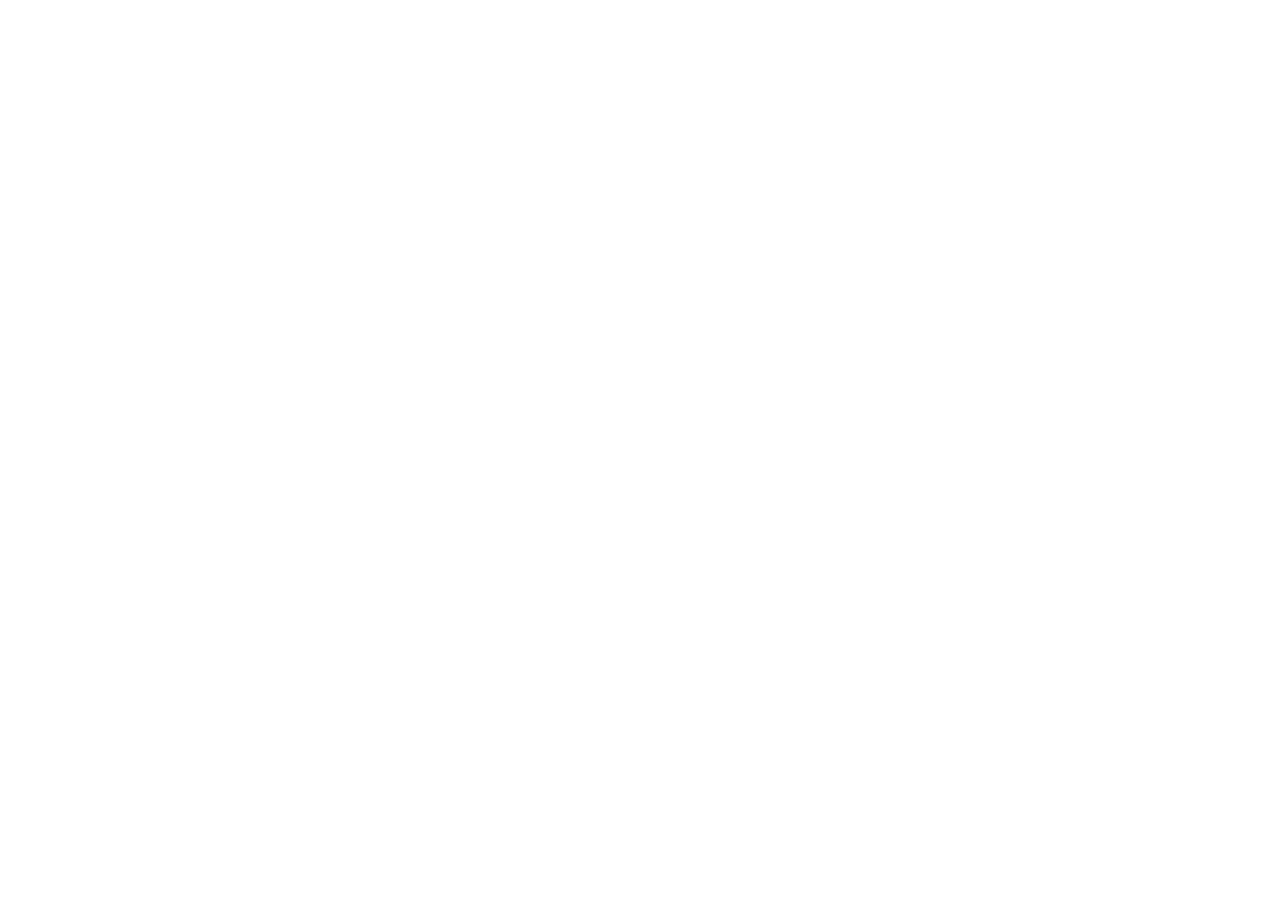
==== index.html @ a011dc9d "first commit" ====
<!DOCTYPE html>
<html lang="en">

<head>
    <meta charset="UTF-8">
    <meta http-equiv="X-UA-Compatible" content="IE=edge">
    <meta name="viewport" content="width=device-width, initial-scale=1.0">
    <link rel="stylesheet" href="CSS/Style.css">
    <title>Discord</title>
</head>

<body>

</body>

</html>
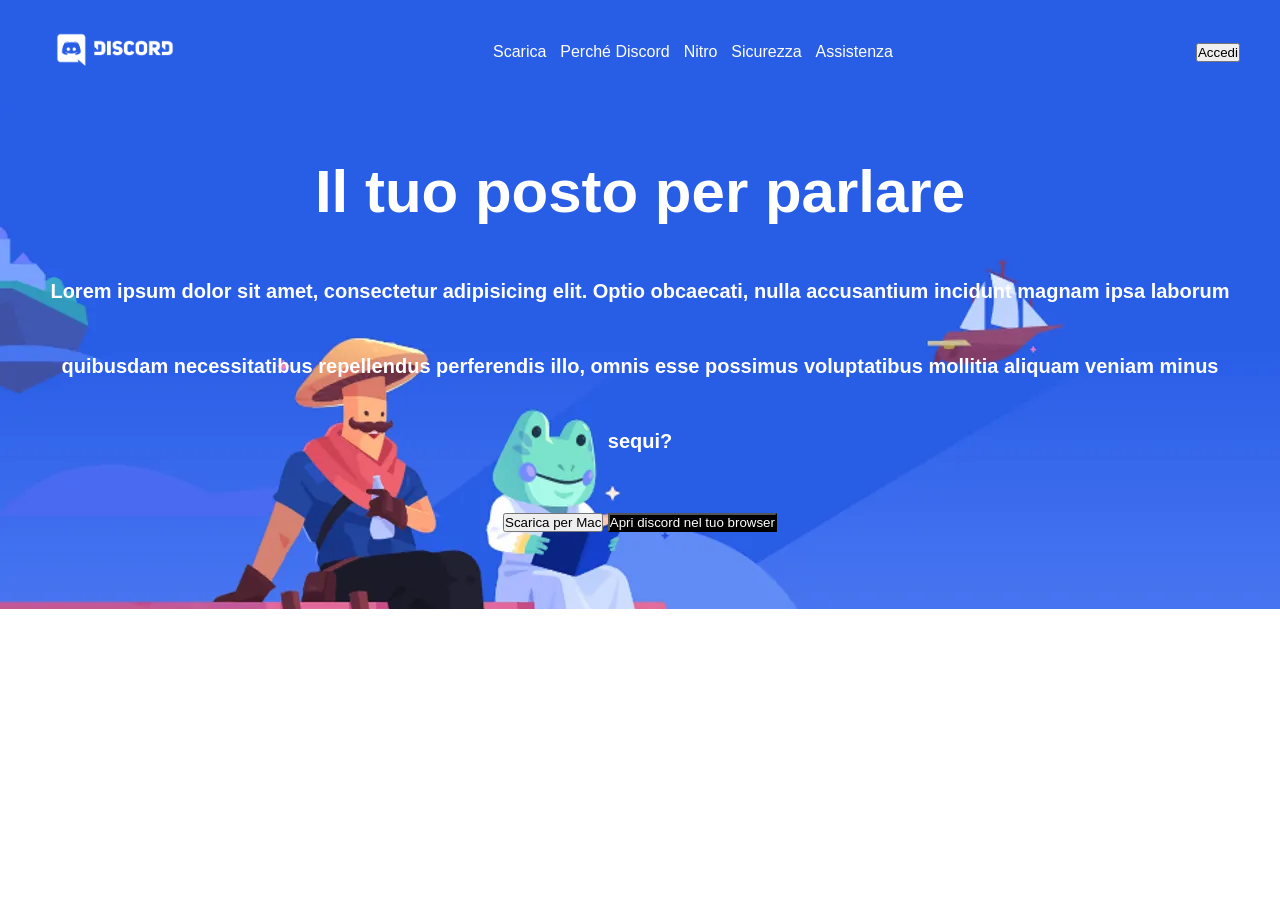
==== commit 099f77e7: "added header" ====
--- a/index.html
+++ b/index.html
@@ -10,6 +10,43 @@
 </head>
 
 <body>
+    <header>
+        <div class="container flex-box">
+            <div class="logo-discord">
+                <img src="img/discord-logo.png" alt="">
+            </div>
+            <nav>
+                <ul class="flex-box">
+                    <li>
+                        <a href="">Scarica</a>
+                    </li>
+                    <li>
+                        <a href="">Perché Discord</a>
+                    </li>
+                    <li>
+                        <a href="">Nitro</a>
+                    </li>
+                    <li>
+                        <a href="">Sicurezza</a>
+                    </li>
+                    <li>
+                        <a href="">Assistenza</a>
+                    </li>
+                </ul>
+            </nav>
+            <button>Accedi</button>
+        </div>
+    </header>
+    <section class="first-sec">
+        <div class="container first-cont">
+            <h2>Il tuo posto per parlare</h2>
+            <p>Lorem ipsum dolor sit amet, consectetur adipisicing elit. Optio obcaecati, nulla accusantium incidunt
+                magnam ipsa laborum quibusdam necessitatibus repellendus perferendis illo, omnis esse possimus
+                voluptatibus mollitia aliquam veniam minus sequi?</p>
+            <button>Scarica per Mac</button>
+            <button class="black-button">Apri discord nel tuo browser</button>
+        </div>
+    </section>
 
 </body>
 
--- a/CSS/Style.css
+++ b/CSS/Style.css
@@ -0,0 +1,78 @@
+/* Generics */
+* {
+    margin: 0;
+    padding: 0;
+}
+
+body {
+    font-family: Arial, Helvetica, sans-serif;
+}
+
+.container {
+    max-width: 1200px;
+    margin: 0 auto;
+}
+
+/* Utilities */
+
+.flex-box {
+    display: flex;
+    justify-content: space-between;
+    align-items: center;
+}
+
+
+.black-button {
+    background-color: black;
+    color: white
+}
+
+ul {
+    list-style-type: none;
+}
+
+h2 {
+    font-size: 60px;
+}
+
+p {
+    font-weight: bold;
+    font-size: 20px;
+    margin: 5px auto;
+}
+
+.logo-discord img {
+    height: 100px;
+}
+
+/* Contenuto */
+
+header {
+    background-color: #285de6;
+    color: white;
+}
+
+nav {
+    width: calc(100% /3);
+}
+
+a {
+    text-decoration: none;
+    color: white;
+}
+
+.first-sec {
+    line-height: 75px;
+    text-align: center;
+    color: white;
+    min-height: 500px;
+    background-image: url('../img/backg-discord.png');
+}
+
+.first-cont {
+    padding: 50px 0;
+}
+
+.first-cont h2 {
+    margin-bottom: 25px;
+}
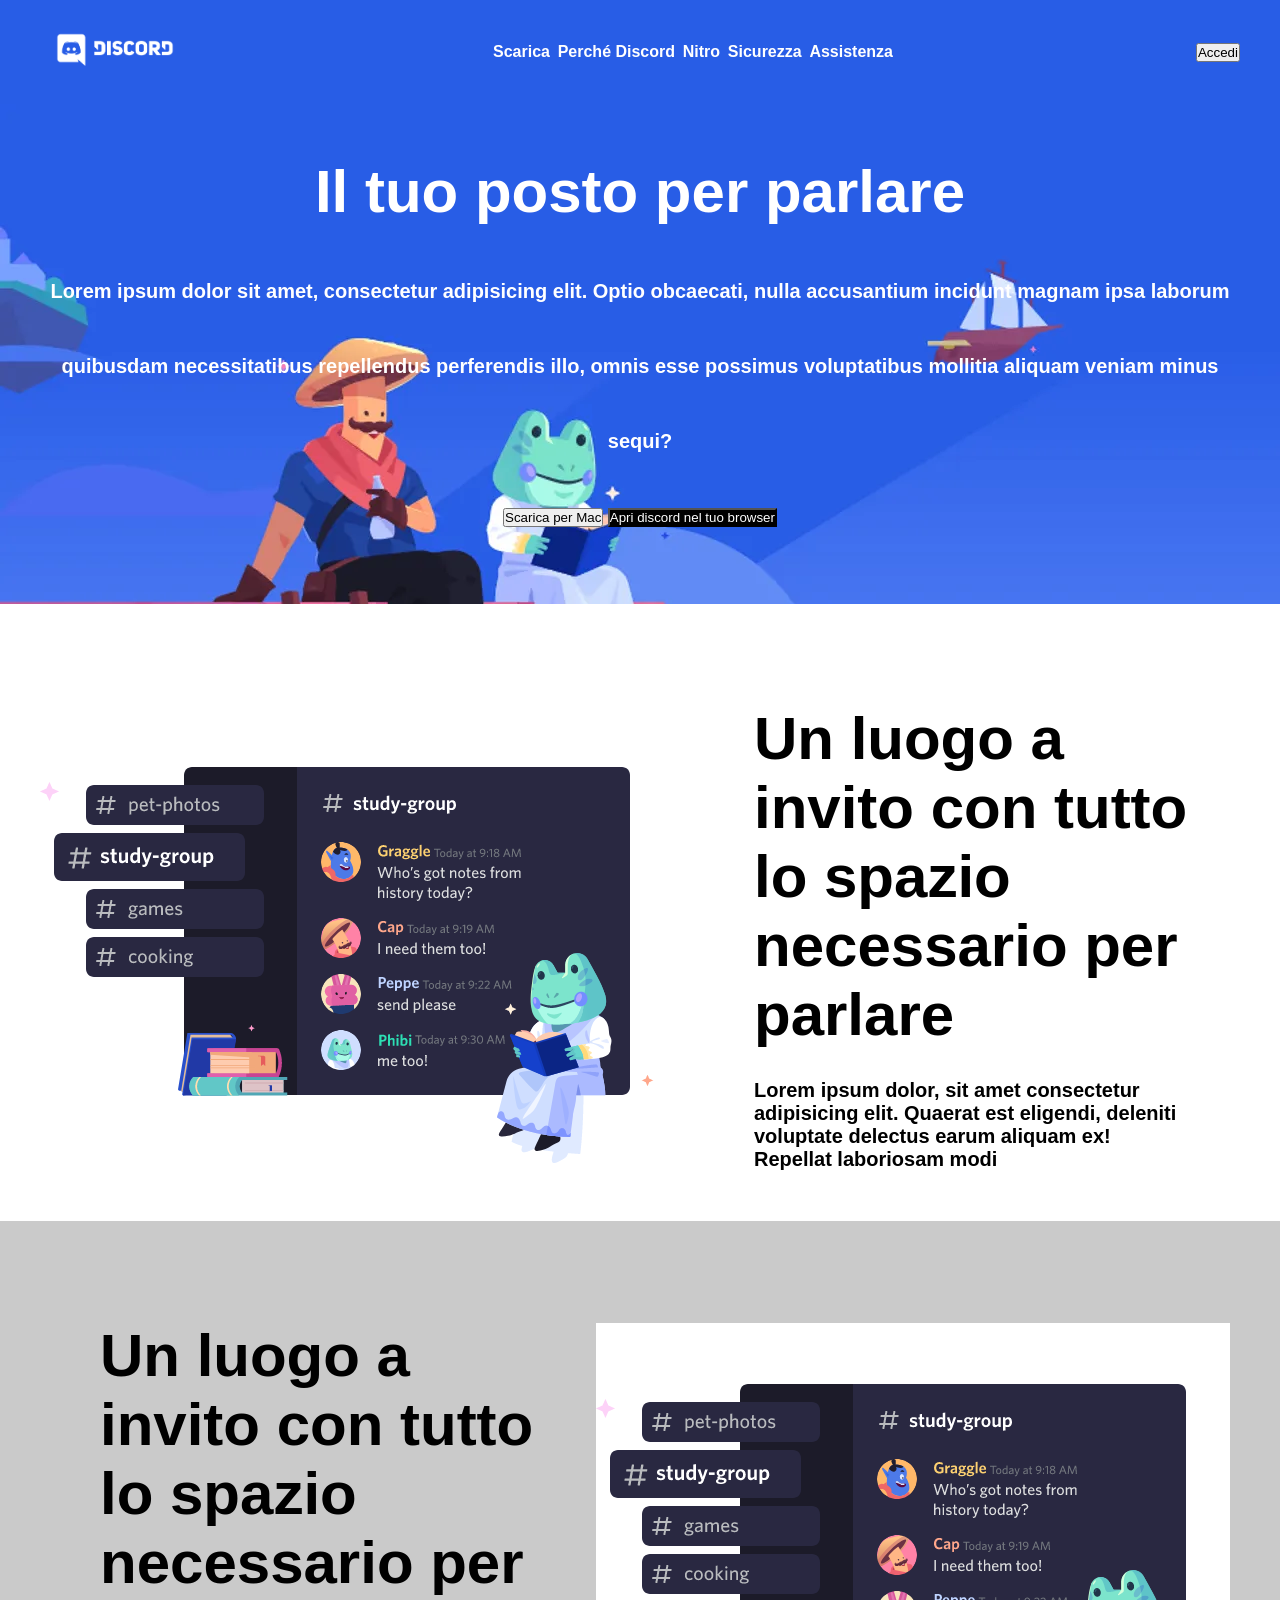
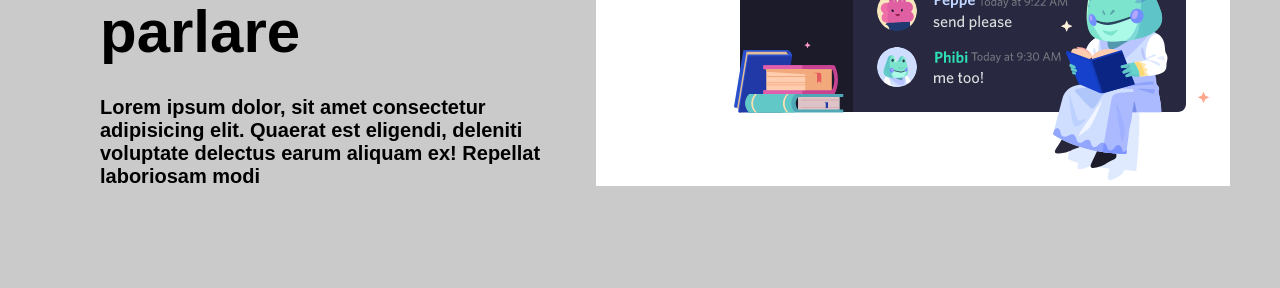
==== commit da21f596: "added first section" ====
--- a/index.html
+++ b/index.html
@@ -37,8 +37,8 @@
             <button>Accedi</button>
         </div>
     </header>
-    <section class="first-sec">
-        <div class="container first-cont">
+    <section class="header-sec">
+        <div class="container header-cont">
             <h2>Il tuo posto per parlare</h2>
             <p>Lorem ipsum dolor sit amet, consectetur adipisicing elit. Optio obcaecati, nulla accusantium incidunt
                 magnam ipsa laborum quibusdam necessitatibus repellendus perferendis illo, omnis esse possimus
@@ -47,7 +47,34 @@
             <button class="black-button">Apri discord nel tuo browser</button>
         </div>
     </section>
-
+    <main>
+        <section class="first-section">
+            <div class="container flex-box-rx">
+                <img src="img/unknown.png" alt="">
+                <div class="column">
+                    <h2>
+                        Un luogo a invito con tutto lo spazio necessario per parlare
+                    </h2>
+                    <p>Lorem ipsum dolor, sit amet consectetur adipisicing elit. Quaerat est eligendi, deleniti
+                        voluptate
+                        delectus earum aliquam ex! Repellat laboriosam modi</p>
+                </div>
+            </div>
+        </section>
+        <section class="second-section">
+            <div class="container flex-box-sx">
+                <img src="img/unknown.png" alt="">
+                <div class="column">
+                    <h2>
+                        Un luogo a invito con tutto lo spazio necessario per parlare
+                    </h2>
+                    <p>Lorem ipsum dolor, sit amet consectetur adipisicing elit. Quaerat est eligendi, deleniti
+                        voluptate
+                        delectus earum aliquam ex! Repellat laboriosam modi</p>
+                </div>
+            </div>
+        </section>
+    </main>
 </body>
 
 </html>
--- a/CSS/Style.css
+++ b/CSS/Style.css
@@ -5,6 +5,7 @@
 }
 
 body {
+    font-weight: bold;
     font-family: Arial, Helvetica, sans-serif;
 }
 
@@ -21,6 +22,17 @@
     align-items: center;
 }
 
+.flex-box-rx {
+    display: flex;
+    align-items: center;
+    flex-shrink: 0;
+}
+
+.flex-box-sx {
+    display: flex;
+    align-items: center;
+    flex-direction: row-reverse;
+}
 
 .black-button {
     background-color: black;
@@ -33,12 +45,11 @@
 
 h2 {
     font-size: 60px;
+    margin-bottom: 30px;
 }
 
 p {
-    font-weight: bold;
     font-size: 20px;
-    margin: 5px auto;
 }
 
 .logo-discord img {
@@ -61,7 +72,8 @@
     color: white;
 }
 
-.first-sec {
+/*sezione header*/
+.header-sec {
     line-height: 75px;
     text-align: center;
     color: white;
@@ -69,10 +81,34 @@
     background-image: url('../img/backg-discord.png');
 }
 
-.first-cont {
+.header-cont {
     padding: 50px 0;
 }
 
-.first-cont h2 {
+.header-cont h2 {
     margin-bottom: 25px;
+}
+
+/* prima sezione */
+
+.first-section {
+    border-bottom: 2px;
+    text-align: left;
+    margin-top: 50px;
+}
+
+.flex-box-rx img {
+    margin-right: 30px;
+}
+
+.column {
+    padding: 50px;
+    width: calc(100% / 2);
+}
+
+/* seconda sezione */
+
+.second-section {
+    padding: 50px;
+    background-color: rgb(202, 202, 202);
 }
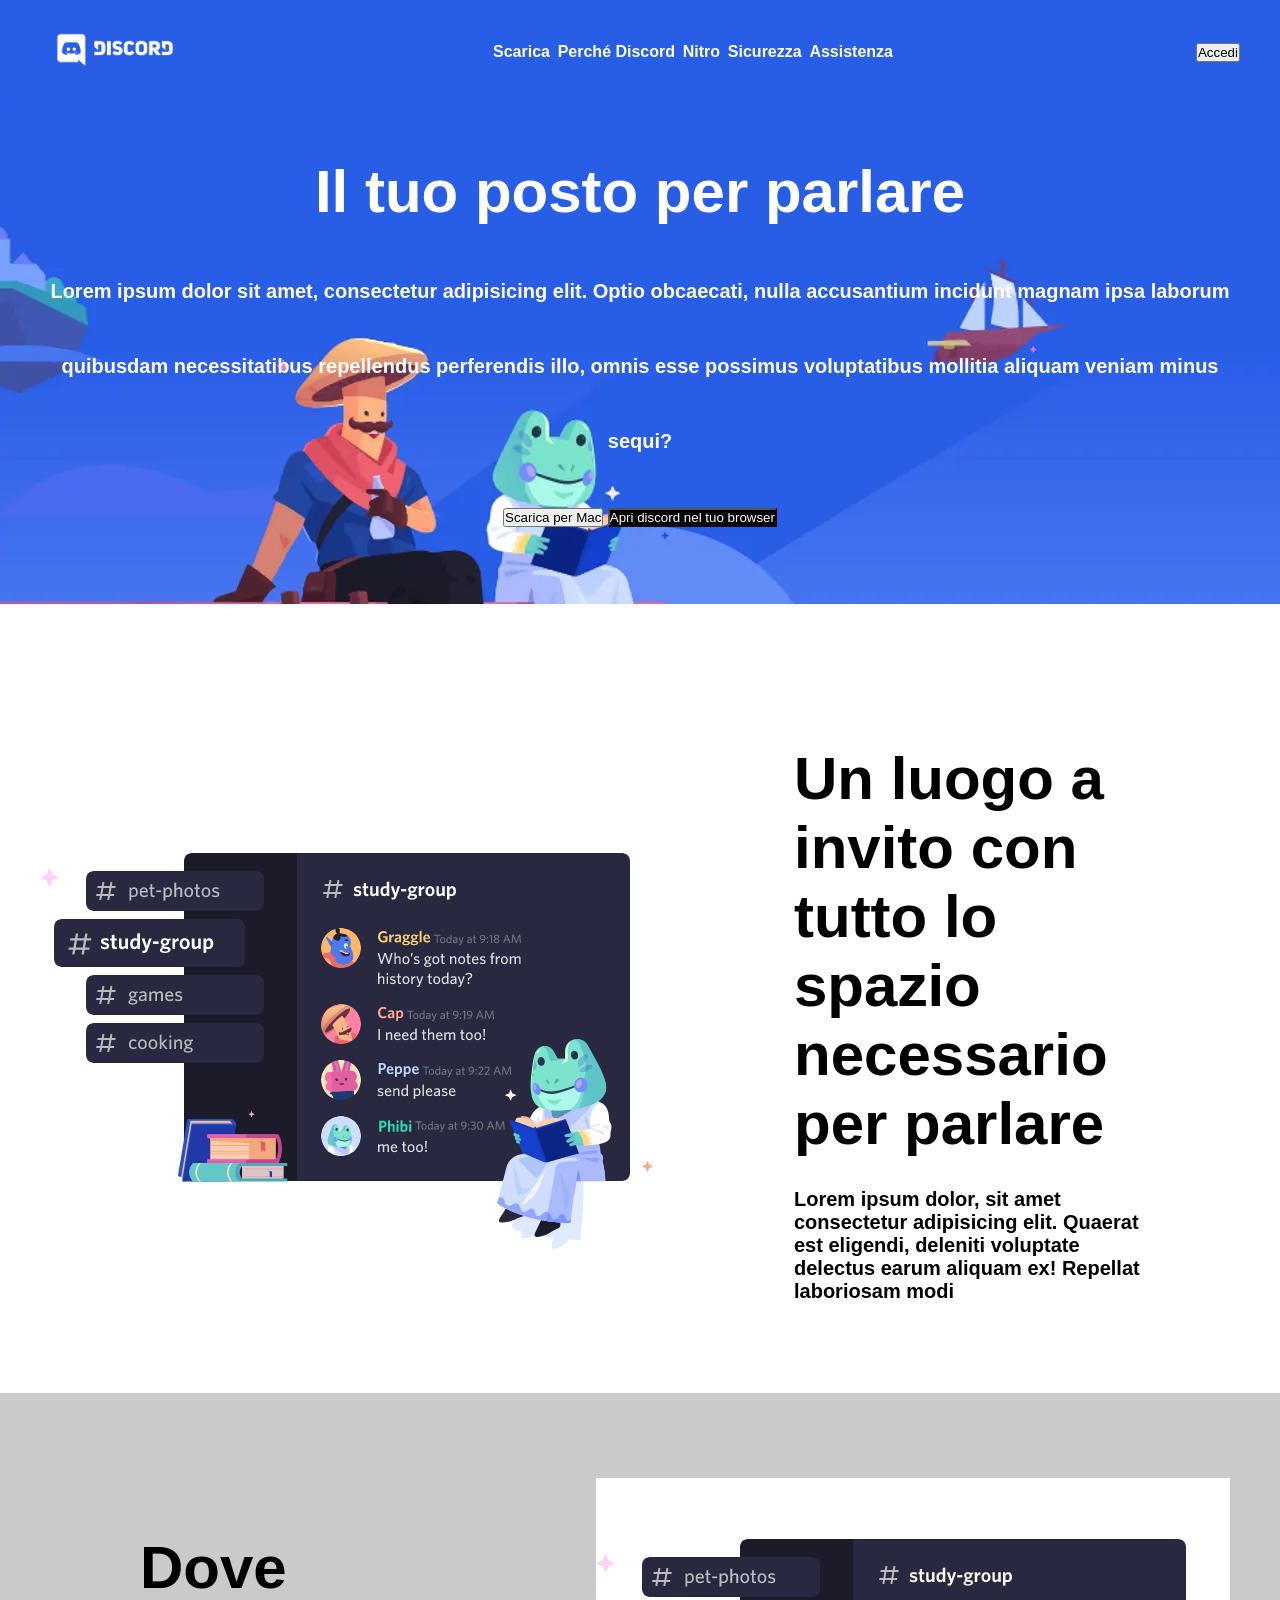
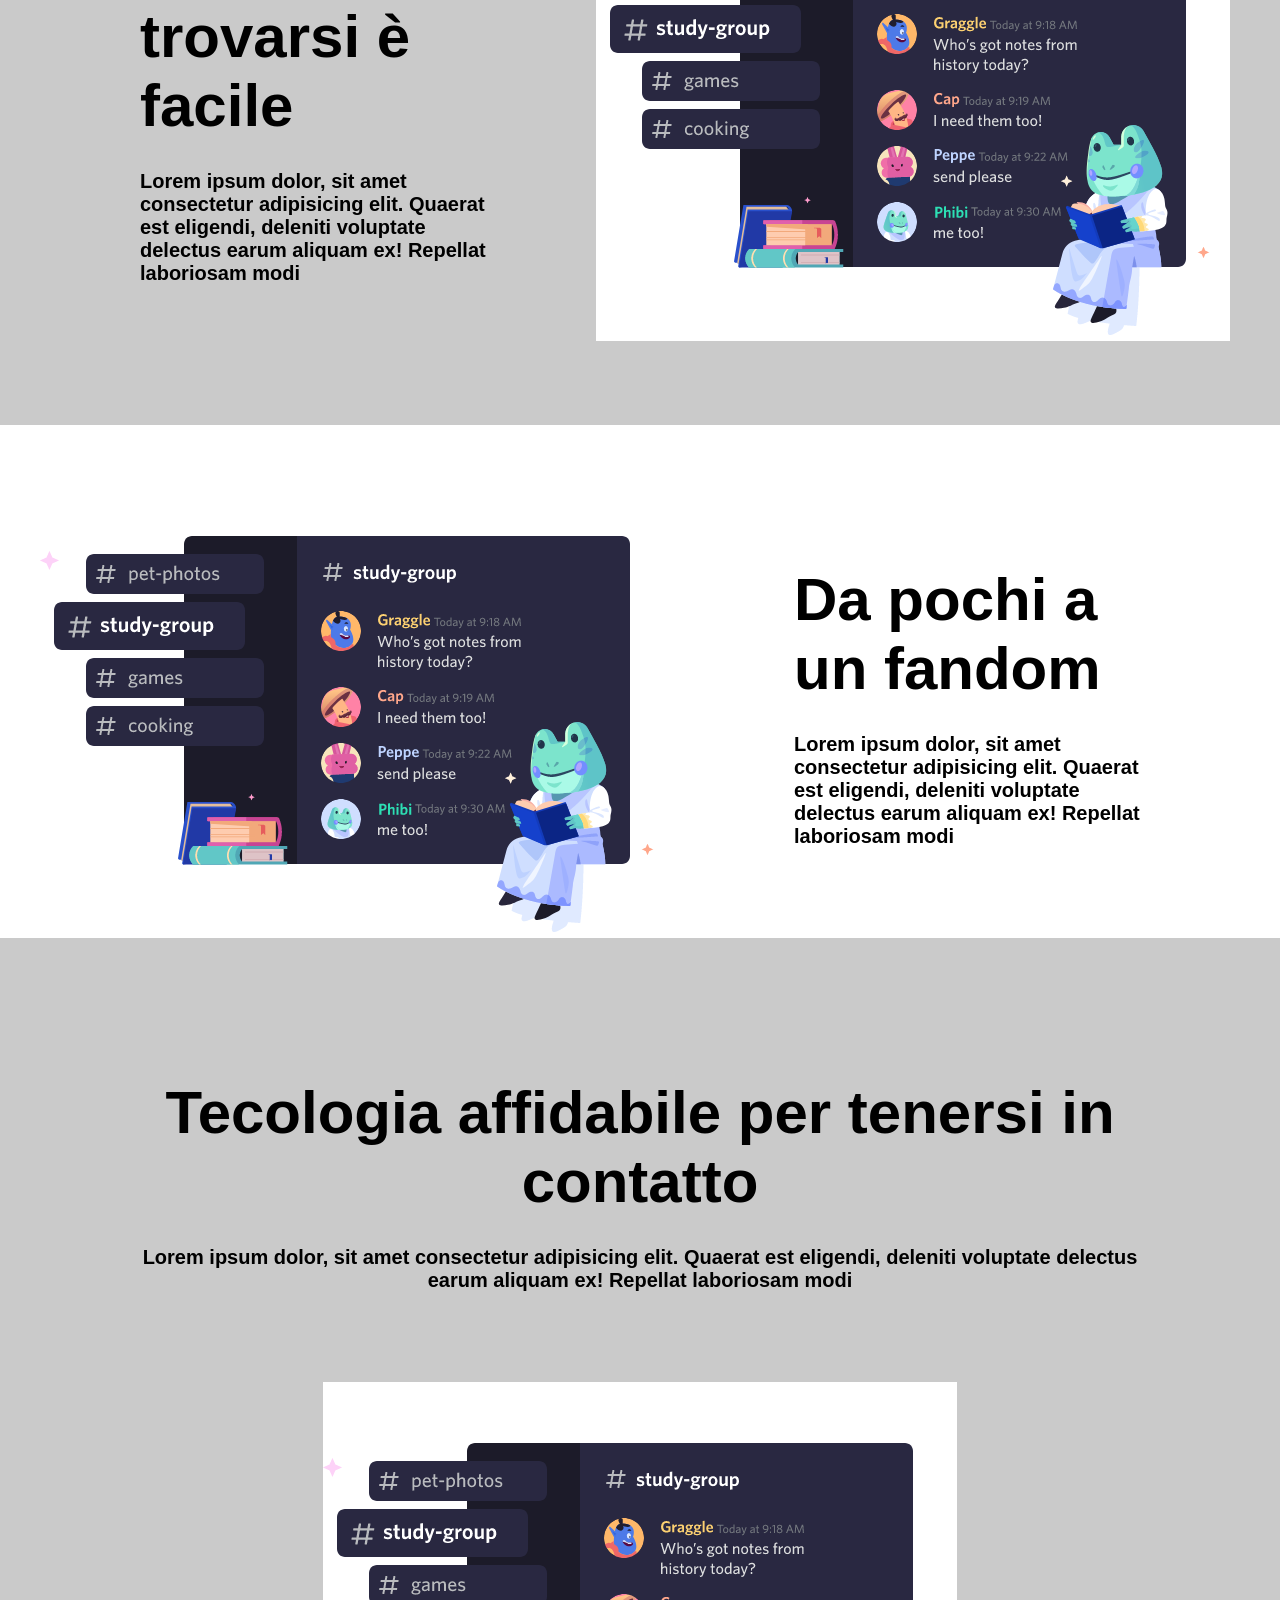
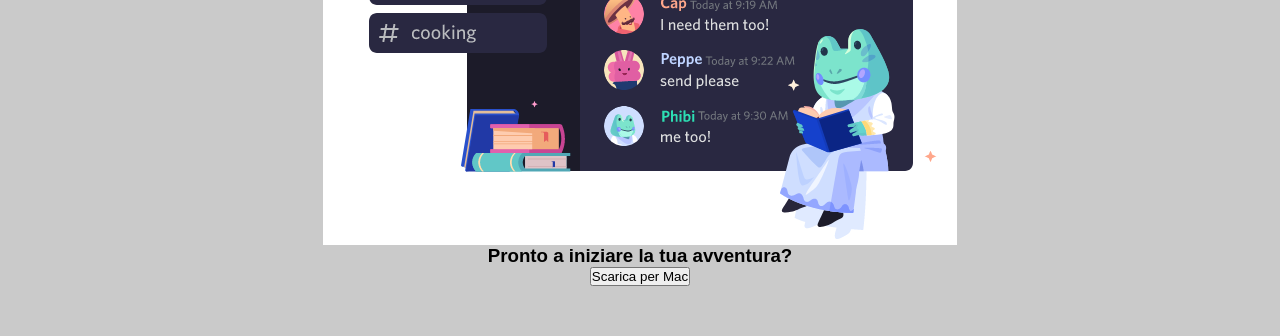
==== commit a36e9d93: "added section p3" ====
--- a/index.html
+++ b/index.html
@@ -66,7 +66,7 @@
                 <img src="img/unknown.png" alt="">
                 <div class="column">
                     <h2>
-                        Un luogo a invito con tutto lo spazio necessario per parlare
+                        Dove trovarsi è facile
                     </h2>
                     <p>Lorem ipsum dolor, sit amet consectetur adipisicing elit. Quaerat est eligendi, deleniti
                         voluptate
@@ -74,6 +74,34 @@
                 </div>
             </div>
         </section>
+        <section class="first-section">
+            <div class="container flex-box-rx">
+                <img src="img/unknown.png" alt="">
+                <div class="column">
+                    <h2>
+                        Da pochi a un fandom
+                    </h2>
+                    <p>Lorem ipsum dolor, sit amet consectetur adipisicing elit. Quaerat est eligendi, deleniti
+                        voluptate
+                        delectus earum aliquam ex! Repellat laboriosam modi</p>
+                </div>
+            </div>
+        </section>
+        <section class="second-section">
+            <div class="container flex-box-dw">
+                <div class="column central-column">
+                    <h2>
+                        Tecologia affidabile per tenersi in contatto
+                    </h2>
+                    <p>Lorem ipsum dolor, sit amet consectetur adipisicing elit. Quaerat est eligendi, deleniti
+                        voluptate
+                        delectus earum aliquam ex! Repellat laboriosam modi</p>
+                </div>
+                <img id="vertical-img" src="img/unknown.png" alt="">
+                <h3>Pronto a iniziare la tua avventura?</h3>
+                <button>Scarica per Mac</button>
+            </div>
+        </section>
     </main>
 </body>
 
--- a/CSS/Style.css
+++ b/CSS/Style.css
@@ -25,13 +25,19 @@
 .flex-box-rx {
     display: flex;
     align-items: center;
-    flex-shrink: 0;
 }
 
 .flex-box-sx {
     display: flex;
     align-items: center;
     flex-direction: row-reverse;
+    justify-content: space-between;
+}
+
+.flex-box-dw {
+    display: flex;
+    flex-direction: column;
+    align-items: center;
 }
 
 .black-button {
@@ -92,6 +98,7 @@
 /* prima sezione */
 
 .first-section {
+    background-color: #fff;
     border-bottom: 2px;
     text-align: left;
     margin-top: 50px;
@@ -102,8 +109,7 @@
 }
 
 .column {
-    padding: 50px;
-    width: calc(100% / 2);
+    margin: 90px;
 }
 
 /* seconda sezione */
@@ -111,4 +117,10 @@
 .second-section {
     padding: 50px;
     background-color: rgb(202, 202, 202);
+}
+
+/* terza sezione */
+
+.central-column {
+    text-align: center;
 }
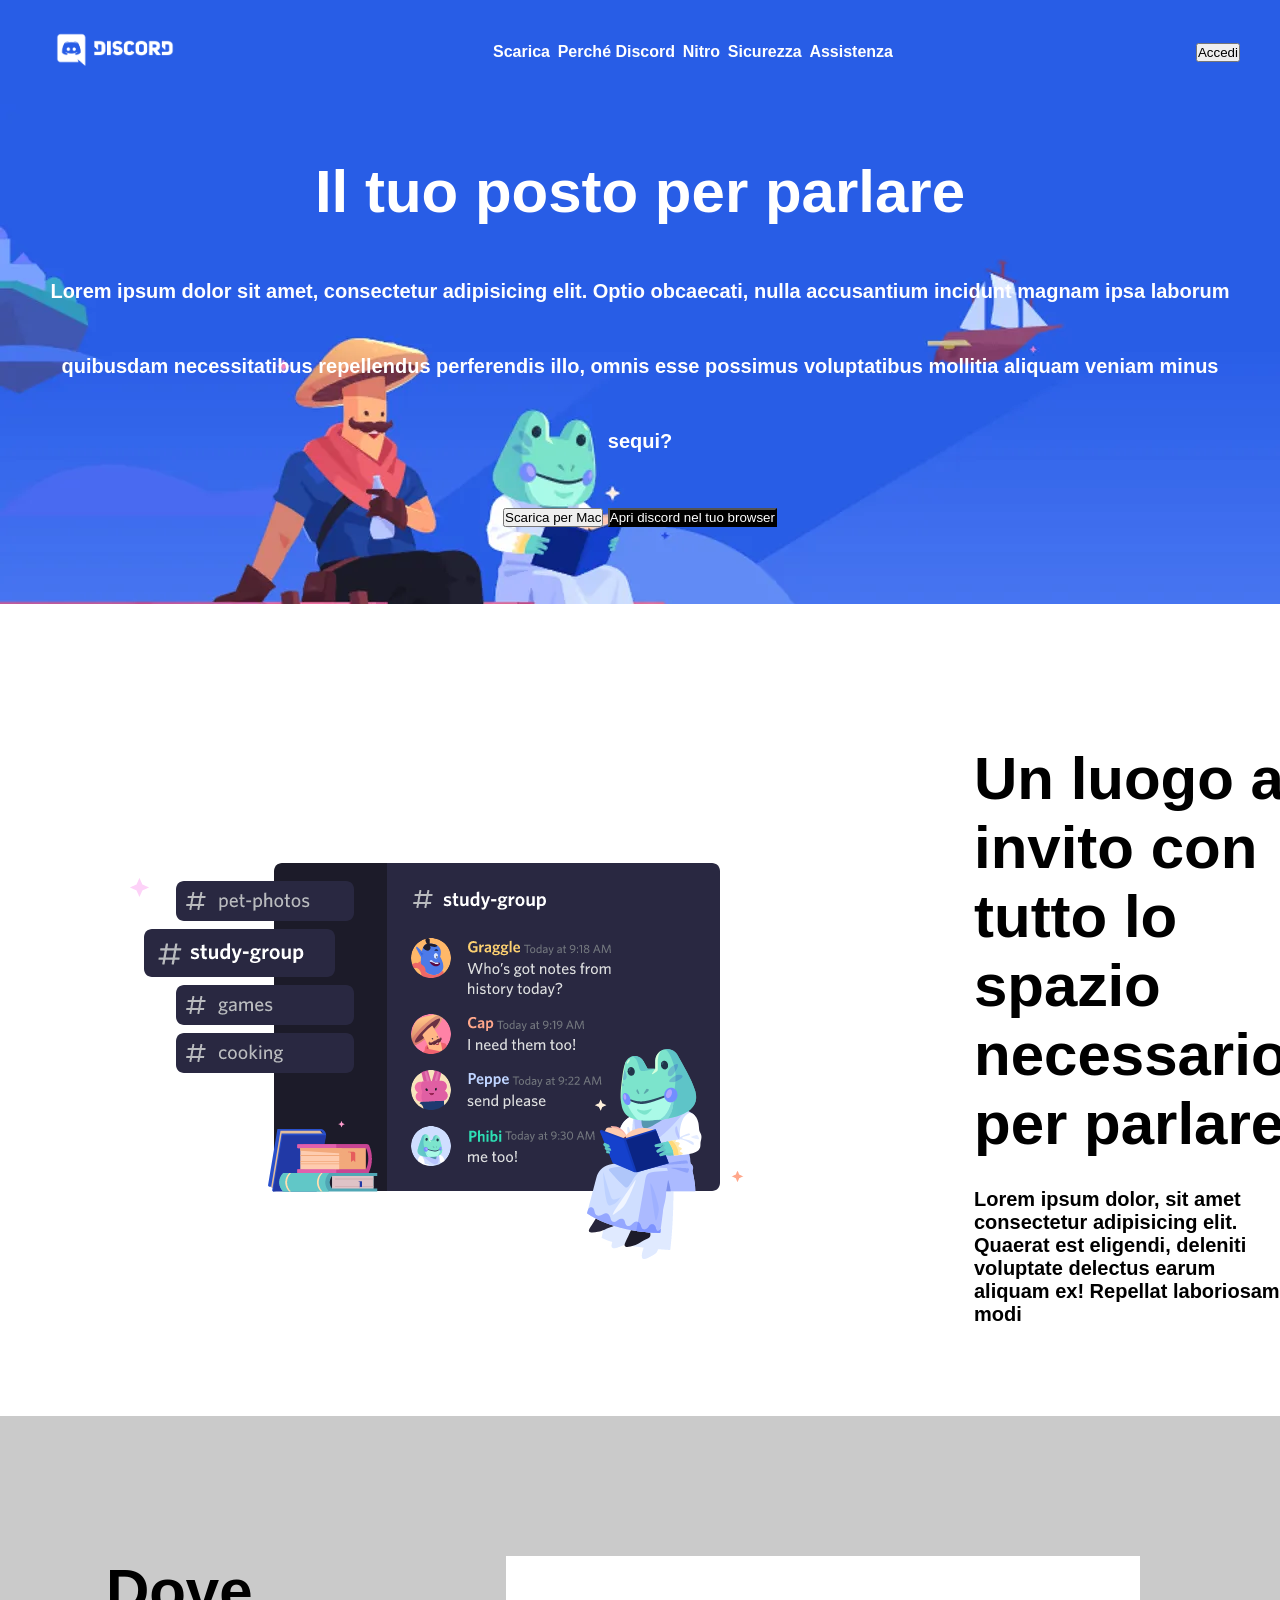
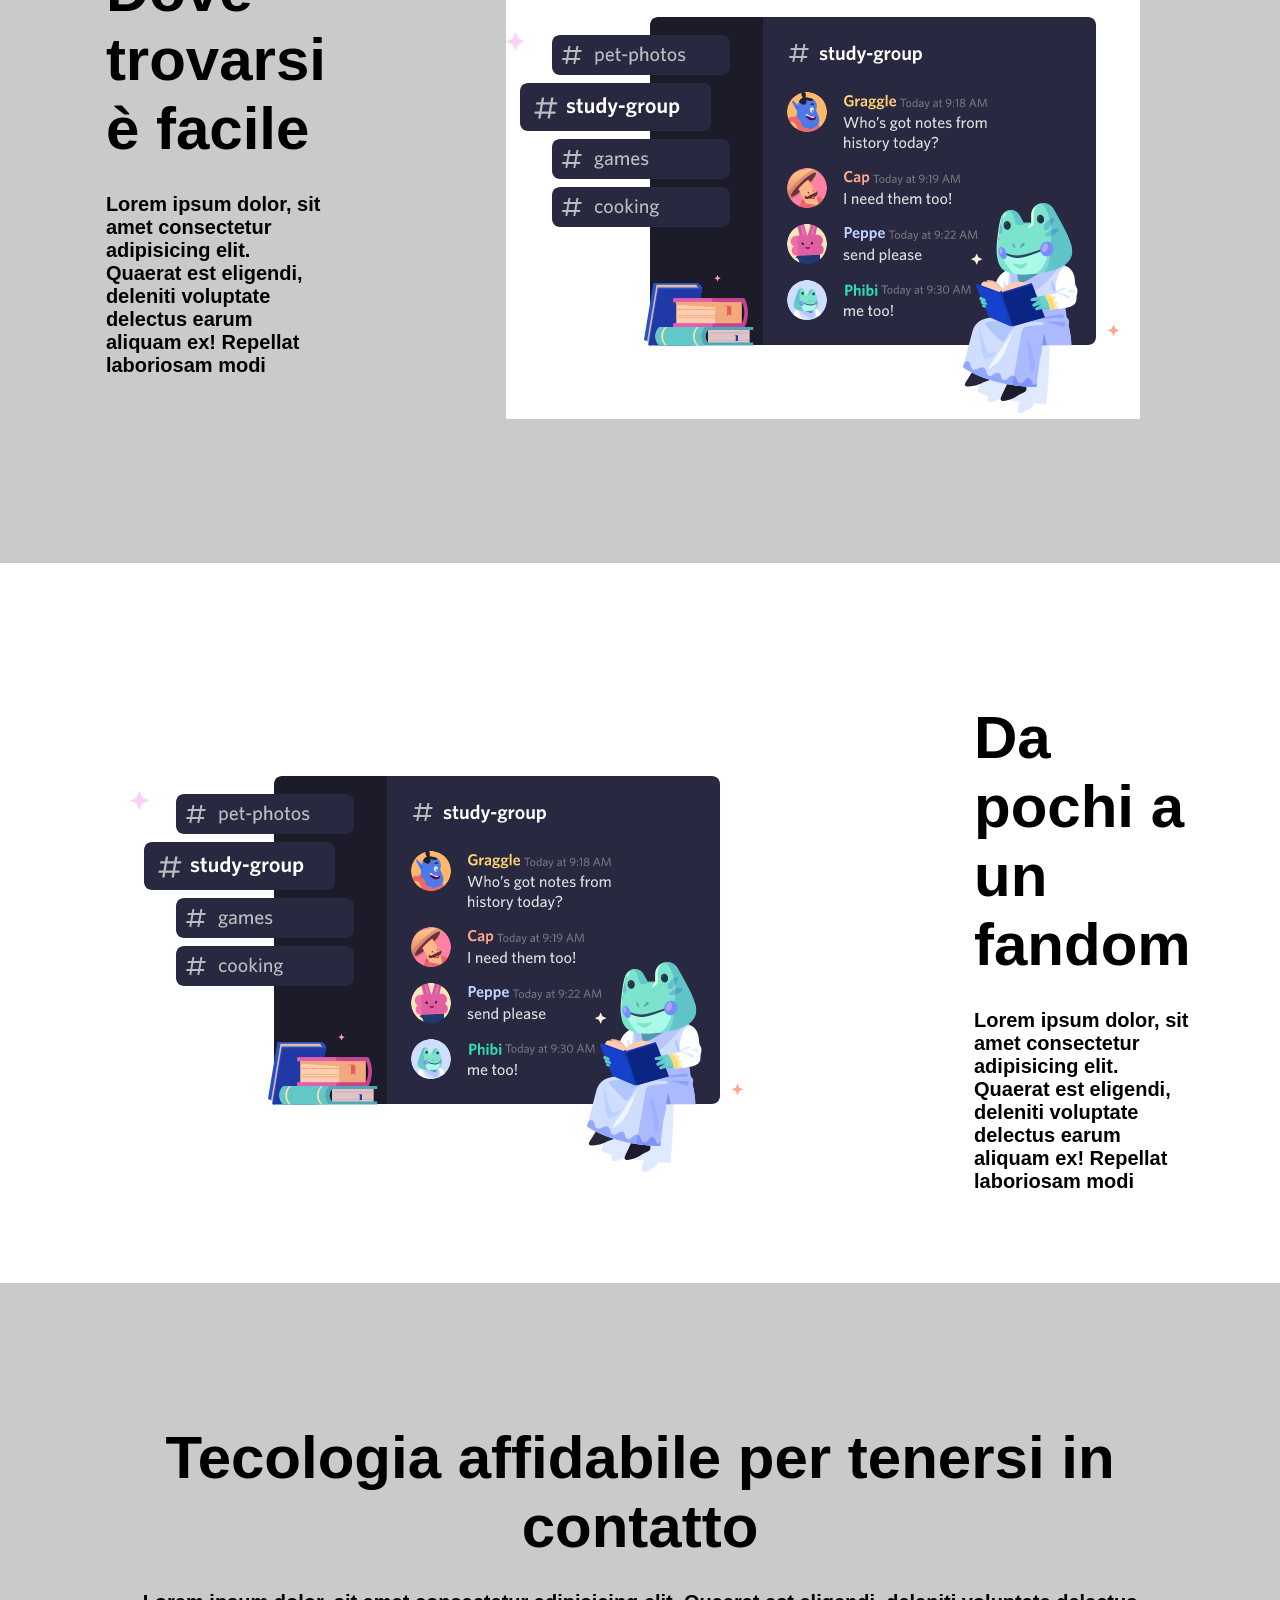
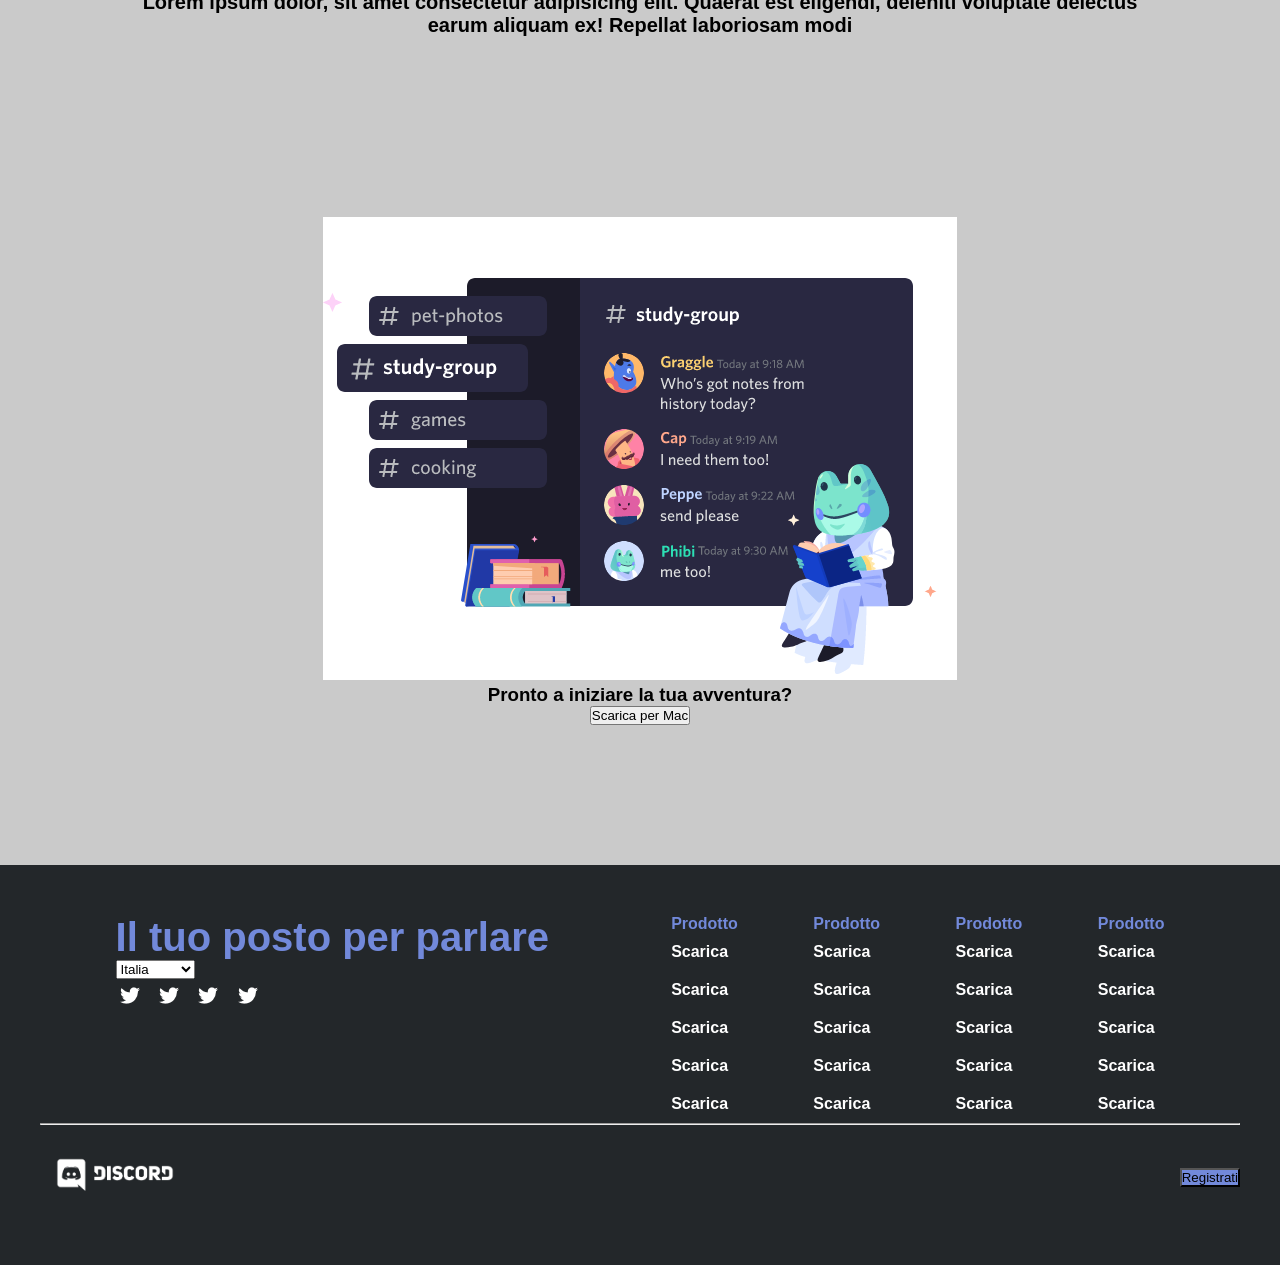
==== commit 4639a860: "Task completet" ====
--- a/index.html
+++ b/index.html
@@ -50,7 +50,9 @@
     <main>
         <section class="first-section">
             <div class="container flex-box-rx">
-                <img src="img/unknown.png" alt="">
+                <div class="column">
+                    <img src="img/unknown.png" alt="">
+                </div>
                 <div class="column">
                     <h2>
                         Un luogo a invito con tutto lo spazio necessario per parlare
@@ -63,7 +65,9 @@
         </section>
         <section class="second-section">
             <div class="container flex-box-sx">
-                <img src="img/unknown.png" alt="">
+                <div class="column">
+                    <img src="img/unknown.png" alt="">
+                </div>
                 <div class="column">
                     <h2>
                         Dove trovarsi è facile
@@ -76,7 +80,9 @@
         </section>
         <section class="first-section">
             <div class="container flex-box-rx">
-                <img src="img/unknown.png" alt="">
+                <div class="column">
+                    <img src="img/unknown.png" alt="">
+                </div>
                 <div class="column">
                     <h2>
                         Da pochi a un fandom
@@ -97,12 +103,76 @@
                         voluptate
                         delectus earum aliquam ex! Repellat laboriosam modi</p>
                 </div>
-                <img id="vertical-img" src="img/unknown.png" alt="">
-                <h3>Pronto a iniziare la tua avventura?</h3>
-                <button>Scarica per Mac</button>
+                <div class="column-vertical">
+                    <img id="vertical-img" src="img/unknown.png" alt="">
+                    <h3>Pronto a iniziare la tua avventura?</h3>
+                    <button>Scarica per Mac</button>
+                </div>
             </div>
         </section>
     </main>
+    <footer>
+        <div class="container">
+            <section class="flexbox-footer">
+                <div class="column-footer starter">
+                    <h3>Il tuo posto per parlare</h3>
+                    <select name="Country" id="Nazione">
+                        <option value="Italia">Italia</option>
+                        <option value="Inglese">Inglese</option>
+                        <option value="Spagnolo">Spagnolo</option>
+                    </select>
+                    <br>
+                    <ul>
+                        <li><img src="img/logo-twit.png" alt=""></li>
+                        <li><img src="img/logo-twit.png" alt=""></li>
+                        <li><img src="img/logo-twit.png" alt=""></li>
+                        <li><img src="img/logo-twit.png" alt=""></li>
+                    </ul>
+                </div>
+                <div class="column-footer">
+                    <h4>Prodotto</h4>
+                    <a href="">Scarica</a>
+                    <a href="">Scarica</a>
+                    <a href="">Scarica</a>
+                    <a href="">Scarica</a>
+                    <a href="">Scarica</a>
+                </div>
+                <div class="column-footer">
+                    <h4>Prodotto</h4>
+                    <a href="">Scarica</a>
+                    <a href="">Scarica</a>
+                    <a href="">Scarica</a>
+                    <a href="">Scarica</a>
+                    <a href="">Scarica</a>
+                </div>
+                <div class="column-footer">
+                    <h4>Prodotto</h4>
+                    <a href="">Scarica</a>
+                    <a href="">Scarica</a>
+                    <a href="">Scarica</a>
+                    <a href="">Scarica</a>
+                    <a href="">Scarica</a>
+                </div>
+                <div class="column-footer">
+                    <h4>Prodotto</h4>
+                    <a href="">Scarica</a>
+                    <a href="">Scarica</a>
+                    <a href="">Scarica</a>
+                    <a href="">Scarica</a>
+                    <a href="">Scarica</a>
+                </div>
+            </section>
+            <hr>
+            <div class="flex-box">
+                <div class="logo-discord">
+                    <img src="img/discord-logo.png" alt="">
+                </div>
+                <div>
+                    <button id="register">Registrati</button>
+                </div>
+            </div>
+        </div>
+    </footer>
 </body>
 
 </html>
--- a/CSS/Style.css
+++ b/CSS/Style.css
@@ -29,7 +29,7 @@
 
 .flex-box-sx {
     display: flex;
-    align-items: center;
+    align-items: top;
     flex-direction: row-reverse;
     justify-content: space-between;
 }
@@ -123,4 +123,50 @@
 
 .central-column {
     text-align: center;
+}
+
+.column-vertical {
+    text-align: center;
+    margin: 90px;
+}
+
+/* footer */
+
+footer {
+    min-height: 400px;
+    background-color: #23272a;
+}
+
+.flexbox-footer {
+    padding-top: 50px;
+    display: flex;
+    align-items: top;
+    justify-content: space-evenly;
+}
+
+.column-footer h3 {
+    font-size: 40px;
+    color: #7289da;
+}
+
+.column-footer ul li {
+    display: inline-block;
+    width: 35px;
+}
+
+h4 {
+    color: #7289da
+}
+
+a {
+    padding: 10px 0;
+    display: block;
+}
+
+.starter {
+    width: calc(100%/5*2);
+}
+
+#register {
+    background-color: #7289da;
 }
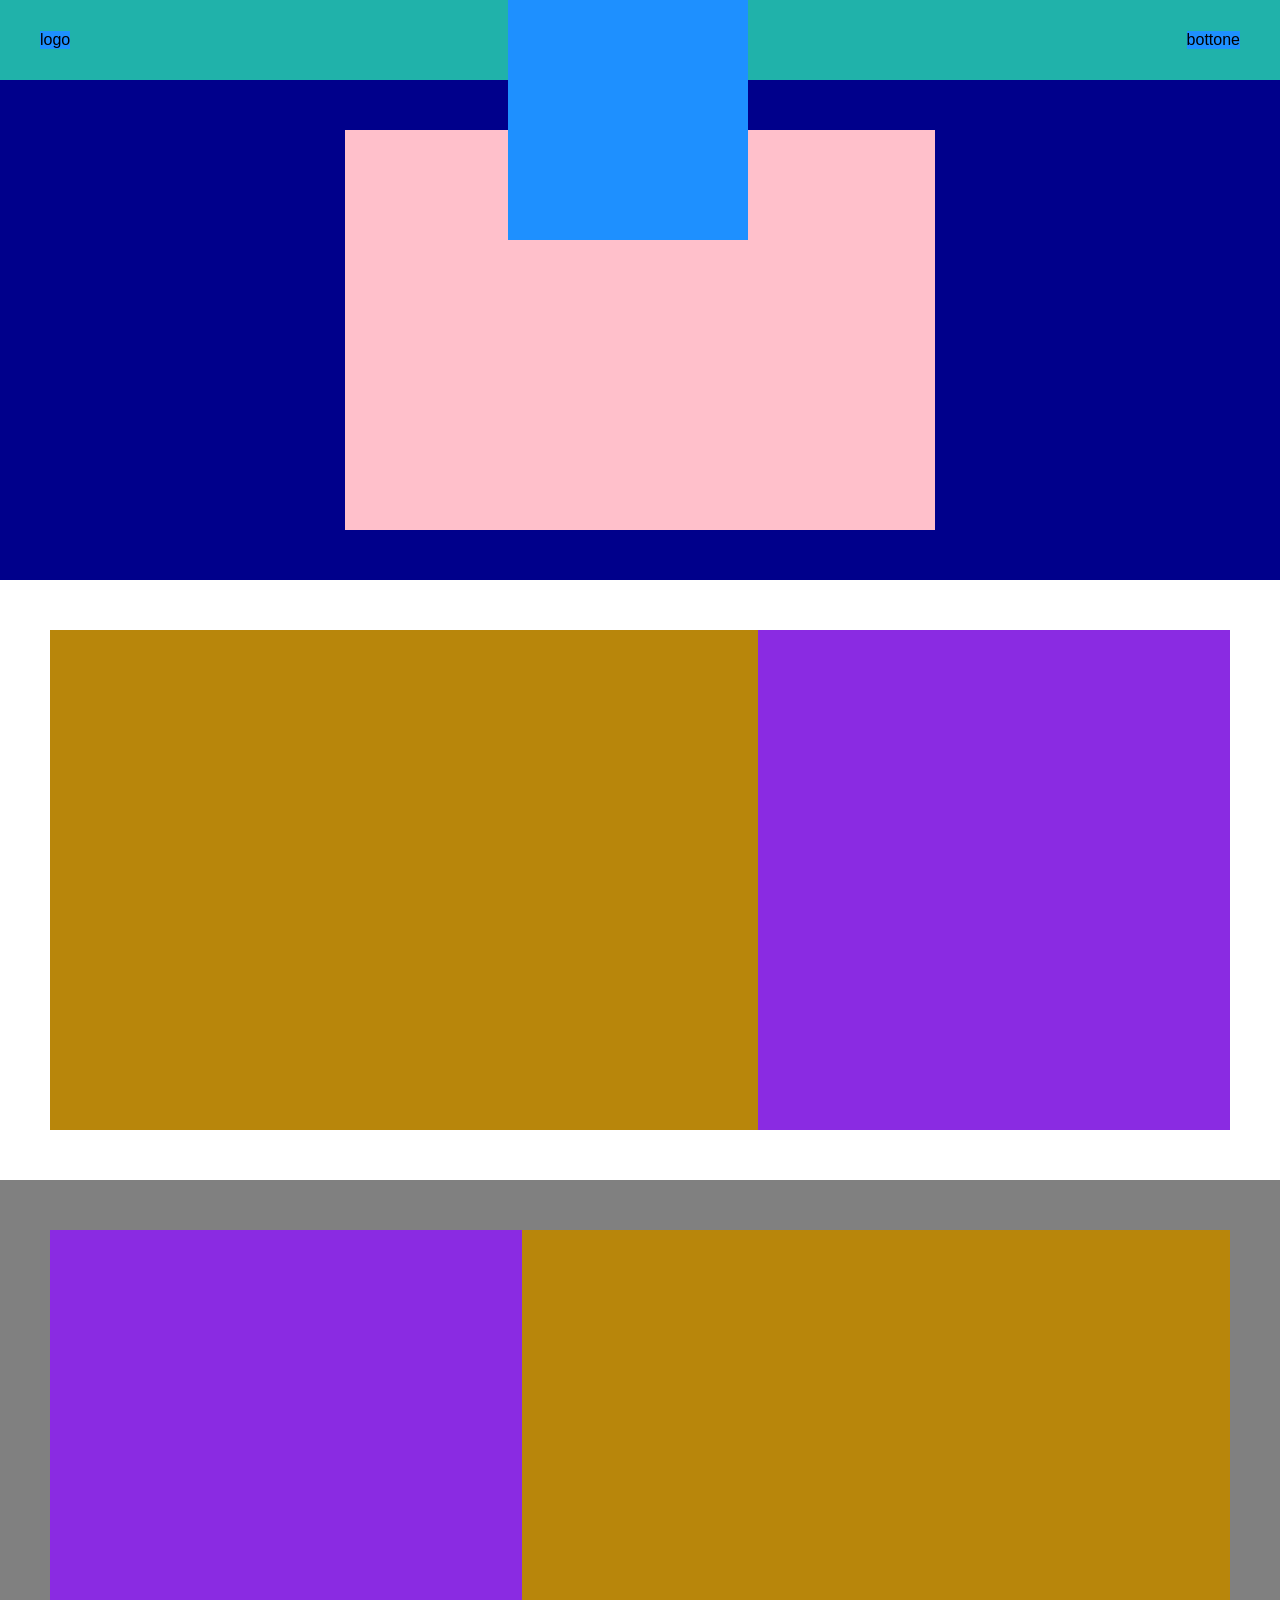
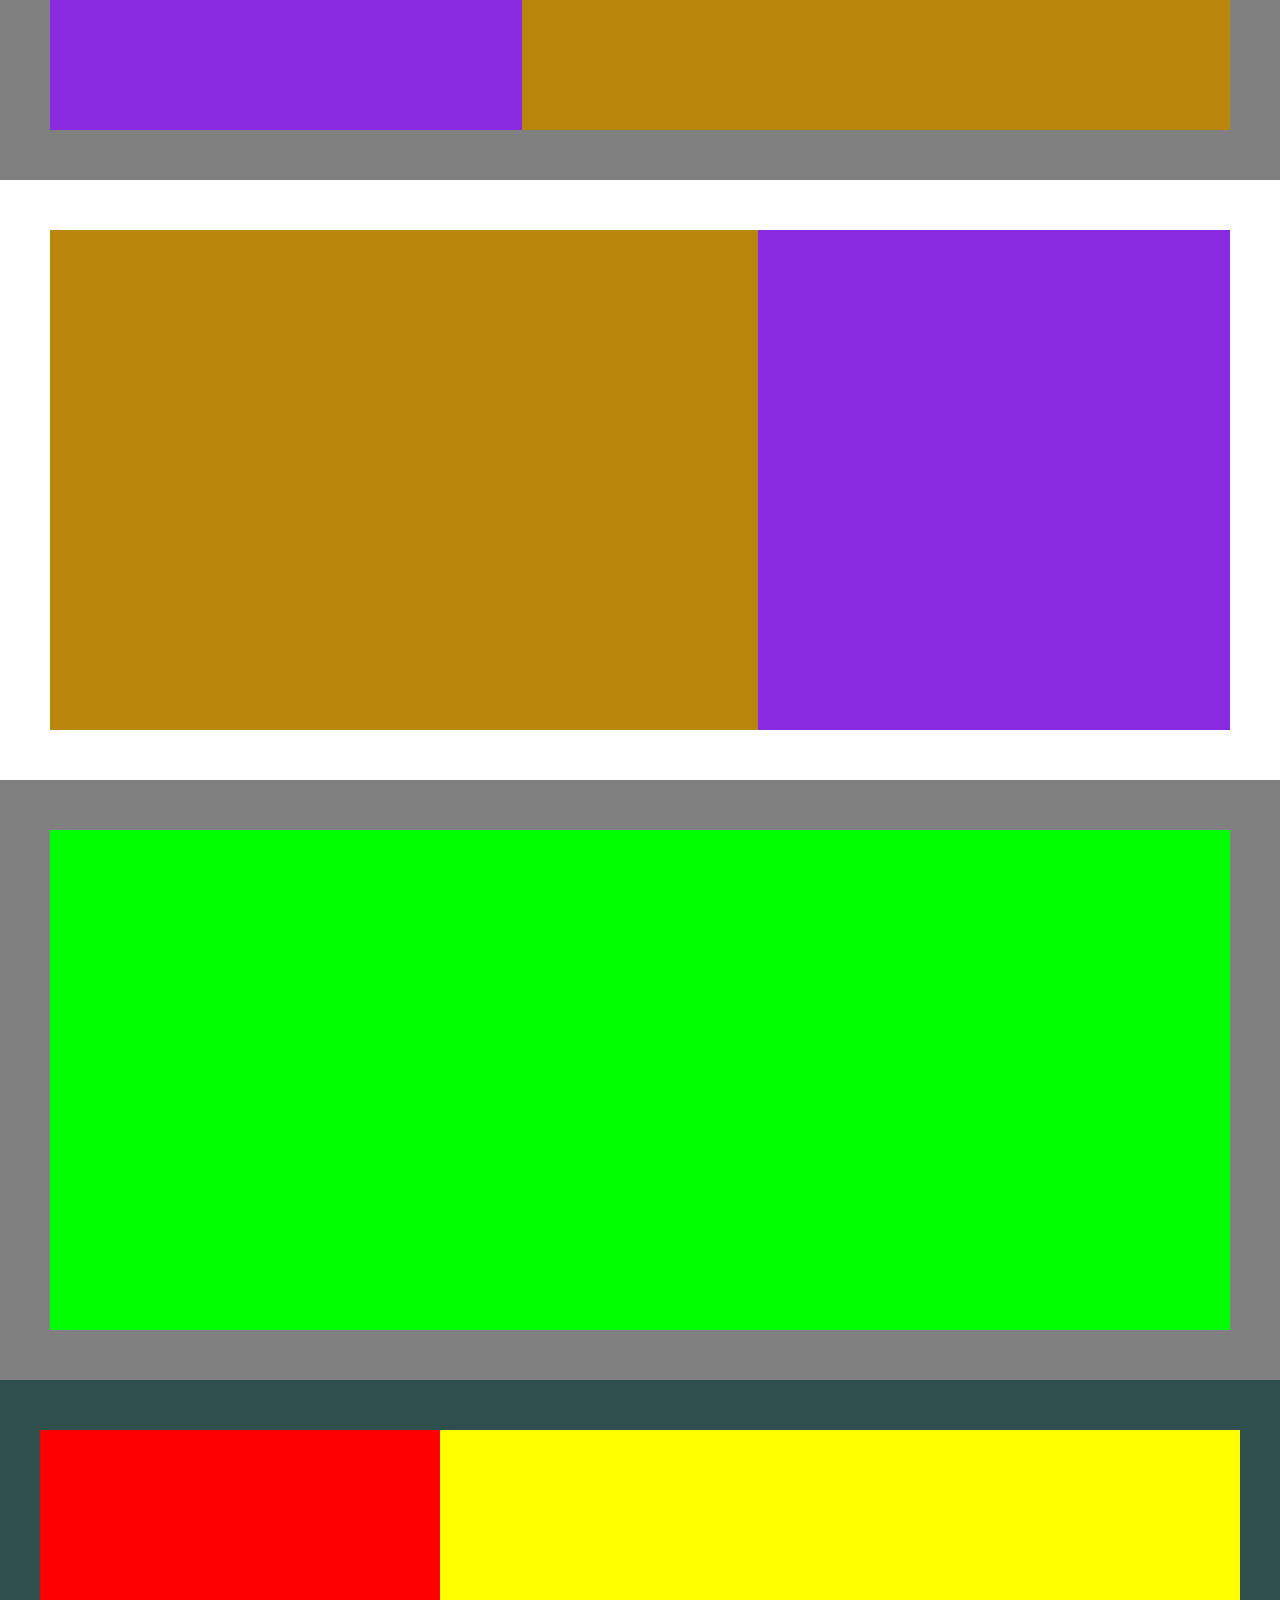
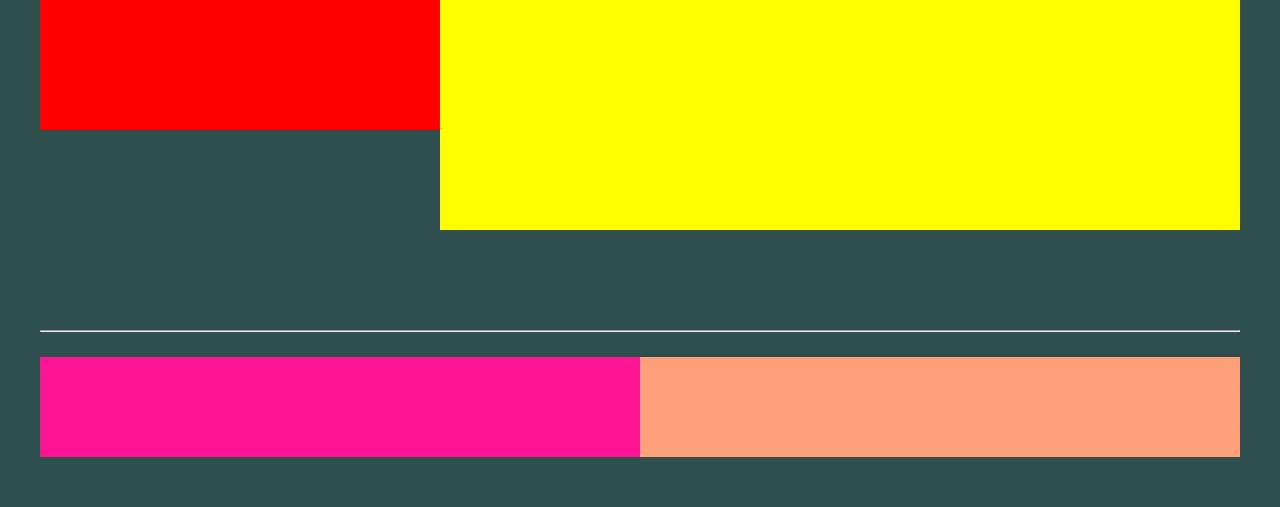
==== commit 459c3bf5: "added bonus track" ====
--- a/index.html
+++ b/index.html
@@ -6,170 +6,59 @@
     <meta http-equiv="X-UA-Compatible" content="IE=edge">
     <meta name="viewport" content="width=device-width, initial-scale=1.0">
     <link rel="stylesheet" href="CSS/Style.css">
-    <title>Discord</title>
+    <title>Document</title>
 </head>
 
 <body>
     <header>
-        <div class="container flex-box">
-            <div class="logo-discord">
-                <img src="img/discord-logo.png" alt="">
-            </div>
-            <nav>
-                <ul class="flex-box">
-                    <li>
-                        <a href="">Scarica</a>
-                    </li>
-                    <li>
-                        <a href="">Perché Discord</a>
-                    </li>
-                    <li>
-                        <a href="">Nitro</a>
-                    </li>
-                    <li>
-                        <a href="">Sicurezza</a>
-                    </li>
-                    <li>
-                        <a href="">Assistenza</a>
-                    </li>
-                </ul>
-            </nav>
-            <button>Accedi</button>
-        </div>
+        <nav class="navbar flexbox">
+            <div class="column-logo">logo</div>
+            <div class="column-menu">menu link</div>
+            <div class="column-act">bottone</div>
+        </nav>
     </header>
     <section class="header-sec">
-        <div class="container header-cont">
-            <h2>Il tuo posto per parlare</h2>
-            <p>Lorem ipsum dolor sit amet, consectetur adipisicing elit. Optio obcaecati, nulla accusantium incidunt
-                magnam ipsa laborum quibusdam necessitatibus repellendus perferendis illo, omnis esse possimus
-                voluptatibus mollitia aliquam veniam minus sequi?</p>
-            <button>Scarica per Mac</button>
-            <button class="black-button">Apri discord nel tuo browser</button>
-        </div>
+        <div class="content-sec"></div>
     </section>
     <main>
-        <section class="first-section">
-            <div class="container flex-box-rx">
-                <div class="column">
-                    <img src="img/unknown.png" alt="">
-                </div>
-                <div class="column">
-                    <h2>
-                        Un luogo a invito con tutto lo spazio necessario per parlare
-                    </h2>
-                    <p>Lorem ipsum dolor, sit amet consectetur adipisicing elit. Quaerat est eligendi, deleniti
-                        voluptate
-                        delectus earum aliquam ex! Repellat laboriosam modi</p>
-                </div>
+        <section class="odd-sec">
+            <div class="sec-container">
+                <div class="big-col"></div>
+                <div class="small-col"></div>
             </div>
         </section>
-        <section class="second-section">
-            <div class="container flex-box-sx">
-                <div class="column">
-                    <img src="img/unknown.png" alt="">
-                </div>
-                <div class="column">
-                    <h2>
-                        Dove trovarsi è facile
-                    </h2>
-                    <p>Lorem ipsum dolor, sit amet consectetur adipisicing elit. Quaerat est eligendi, deleniti
-                        voluptate
-                        delectus earum aliquam ex! Repellat laboriosam modi</p>
-                </div>
+        <section class="even-sec">
+            <div class="sec-container">
+                <div class="small-col"></div>
+                <div class="big-col"></div>
             </div>
         </section>
-        <section class="first-section">
-            <div class="container flex-box-rx">
-                <div class="column">
-                    <img src="img/unknown.png" alt="">
-                </div>
-                <div class="column">
-                    <h2>
-                        Da pochi a un fandom
-                    </h2>
-                    <p>Lorem ipsum dolor, sit amet consectetur adipisicing elit. Quaerat est eligendi, deleniti
-                        voluptate
-                        delectus earum aliquam ex! Repellat laboriosam modi</p>
-                </div>
+        <section class="odd-sec">
+            <div class="sec-container">
+                <div class="big-col"></div>
+                <div class="small-col"></div>
             </div>
         </section>
-        <section class="second-section">
-            <div class="container flex-box-dw">
-                <div class="column central-column">
-                    <h2>
-                        Tecologia affidabile per tenersi in contatto
-                    </h2>
-                    <p>Lorem ipsum dolor, sit amet consectetur adipisicing elit. Quaerat est eligendi, deleniti
-                        voluptate
-                        delectus earum aliquam ex! Repellat laboriosam modi</p>
-                </div>
-                <div class="column-vertical">
-                    <img id="vertical-img" src="img/unknown.png" alt="">
-                    <h3>Pronto a iniziare la tua avventura?</h3>
-                    <button>Scarica per Mac</button>
-                </div>
+        <section class="even-sec">
+            <div class="sec-container">
+                <div class="vertical-col"></div>
             </div>
         </section>
     </main>
     <footer>
         <div class="container">
-            <section class="flexbox-footer">
-                <div class="column-footer starter">
-                    <h3>Il tuo posto per parlare</h3>
-                    <select name="Country" id="Nazione">
-                        <option value="Italia">Italia</option>
-                        <option value="Inglese">Inglese</option>
-                        <option value="Spagnolo">Spagnolo</option>
-                    </select>
-                    <br>
-                    <ul>
-                        <li><img src="img/logo-twit.png" alt=""></li>
-                        <li><img src="img/logo-twit.png" alt=""></li>
-                        <li><img src="img/logo-twit.png" alt=""></li>
-                        <li><img src="img/logo-twit.png" alt=""></li>
-                    </ul>
-                </div>
-                <div class="column-footer">
-                    <h4>Prodotto</h4>
-                    <a href="">Scarica</a>
-                    <a href="">Scarica</a>
-                    <a href="">Scarica</a>
-                    <a href="">Scarica</a>
-                    <a href="">Scarica</a>
-                </div>
-                <div class="column-footer">
-                    <h4>Prodotto</h4>
-                    <a href="">Scarica</a>
-                    <a href="">Scarica</a>
-                    <a href="">Scarica</a>
-                    <a href="">Scarica</a>
-                    <a href="">Scarica</a>
-                </div>
-                <div class="column-footer">
-                    <h4>Prodotto</h4>
-                    <a href="">Scarica</a>
-                    <a href="">Scarica</a>
-                    <a href="">Scarica</a>
-                    <a href="">Scarica</a>
-                    <a href="">Scarica</a>
-                </div>
-                <div class="column-footer">
-                    <h4>Prodotto</h4>
-                    <a href="">Scarica</a>
-                    <a href="">Scarica</a>
-                    <a href="">Scarica</a>
-                    <a href="">Scarica</a>
-                    <a href="">Scarica</a>
-                </div>
-            </section>
+
+            <div class="footer-main">
+                <div class='column-lang'></div>
+                <div class='column-menu'></div>
+                <div class='column-menu'></div>
+                <div class='column-menu'></div>
+                <div class='column-menu'></div>
+            </div>
             <hr>
-            <div class="flex-box">
-                <div class="logo-discord">
-                    <img src="img/discord-logo.png" alt="">
-                </div>
-                <div>
-                    <button id="register">Registrati</button>
-                </div>
+            <div class="footer-bottom">
+                <div class="logo"></div>
+                <div class="button"></div>
             </div>
         </div>
     </footer>
--- a/CSS/Style.css
+++ b/CSS/Style.css
@@ -1,172 +1,133 @@
-/* Generics */
+/* General */
 * {
     margin: 0;
     padding: 0;
+    box-sizing: border-box;
 }
 
 body {
-    font-weight: bold;
-    font-family: Arial, Helvetica, sans-serif;
+    font-family: sans-serif;
 }
+
+section {
+    padding: 50px;
+}
+
+
+/* Utilities */
 
 .container {
     max-width: 1200px;
     margin: 0 auto;
 }
 
-/* Utilities */
+/* Header */
 
-.flex-box {
+header {
+    min-height: 80px;
+    background-color: lightseagreen;
+}
+
+.navbar {
+    height: 80px;
+    max-width: 1200px;
+    margin: 0 auto;
     display: flex;
     justify-content: space-between;
     align-items: center;
 }
 
-.flex-box-rx {
-    display: flex;
-    align-items: center;
+.navbar>div {
+    background-color: dodgerblue;
 }
 
-.flex-box-sx {
+/* header section */
+
+.header-sec {
+    background-color: darkblue;
+    height: 500px;
+}
+
+.header-sec .content-sec {
+    height: 100%;
+    width: 50%;
+    margin: 0 auto;
+    background-color: pink;
+}
+
+/* Main */
+
+.sec-container {
     display: flex;
-    align-items: top;
-    flex-direction: row-reverse;
+    height: 100%;
+    max-width: 1200px;
+    margin: 0 auto;
+}
+
+.odd-sec {
+    background-color: #fff;
+}
+
+.even-sec {
+    background-color: grey;
+}
+
+.big-col {
+    height: 500px;
+    flex-basis: 60%;
+    background-color: darkgoldenrod;
+}
+
+.small-col {
+    flex-basis: 40%;
+    background-color: blueviolet;
+}
+
+.vertical-col {
+    flex-basis: 100%;
+    background-color: lime;
+    height: 500px;
+}
+
+/* Footer */
+
+footer {
+    background-color: darkslategrey;
+    padding: 50px 0;
+}
+
+footer .footer-main {
+    height: 500px;
+    padding-bottom: 25px;
+    display: flex;
+}
+
+.column-lang {
+    width: calc(100% / 5*2);
+    height: 300px;
+    background-color: red;
+}
+
+.column-menu {
+    width: calc(100%/5);
+    height: 400px;
+    background-color: yellow;
+}
+
+.footer-bottom {
+    display: flex;
+    padding-top: 25px;
     justify-content: space-between;
 }
 
-.flex-box-dw {
-    display: flex;
-    flex-direction: column;
-    align-items: center;
+.logo {
+    height: 100px;
+    width: 50%;
+    background-color: deeppink;
 }
 
-.black-button {
-    background-color: black;
-    color: white
-}
-
-ul {
-    list-style-type: none;
-}
-
-h2 {
-    font-size: 60px;
-    margin-bottom: 30px;
-}
-
-p {
-    font-size: 20px;
-}
-
-.logo-discord img {
+.button {
     height: 100px;
-}
-
-/* Contenuto */
-
-header {
-    background-color: #285de6;
-    color: white;
-}
-
-nav {
-    width: calc(100% /3);
-}
-
-a {
-    text-decoration: none;
-    color: white;
-}
-
-/*sezione header*/
-.header-sec {
-    line-height: 75px;
-    text-align: center;
-    color: white;
-    min-height: 500px;
-    background-image: url('../img/backg-discord.png');
-}
-
-.header-cont {
-    padding: 50px 0;
-}
-
-.header-cont h2 {
-    margin-bottom: 25px;
-}
-
-/* prima sezione */
-
-.first-section {
-    background-color: #fff;
-    border-bottom: 2px;
-    text-align: left;
-    margin-top: 50px;
-}
-
-.flex-box-rx img {
-    margin-right: 30px;
-}
-
-.column {
-    margin: 90px;
-}
-
-/* seconda sezione */
-
-.second-section {
-    padding: 50px;
-    background-color: rgb(202, 202, 202);
-}
-
-/* terza sezione */
-
-.central-column {
-    text-align: center;
-}
-
-.column-vertical {
-    text-align: center;
-    margin: 90px;
-}
-
-/* footer */
-
-footer {
-    min-height: 400px;
-    background-color: #23272a;
-}
-
-.flexbox-footer {
-    padding-top: 50px;
-    display: flex;
-    align-items: top;
-    justify-content: space-evenly;
-}
-
-.column-footer h3 {
-    font-size: 40px;
-    color: #7289da;
-}
-
-.column-footer ul li {
-    display: inline-block;
-    width: 35px;
-}
-
-h4 {
-    color: #7289da
-}
-
-a {
-    padding: 10px 0;
-    display: block;
-}
-
-.starter {
-    width: calc(100%/5*2);
-}
-
-#register {
-    background-color: #7289da;
+    width: 50%;
+    background-color: lightsalmon;
 }
